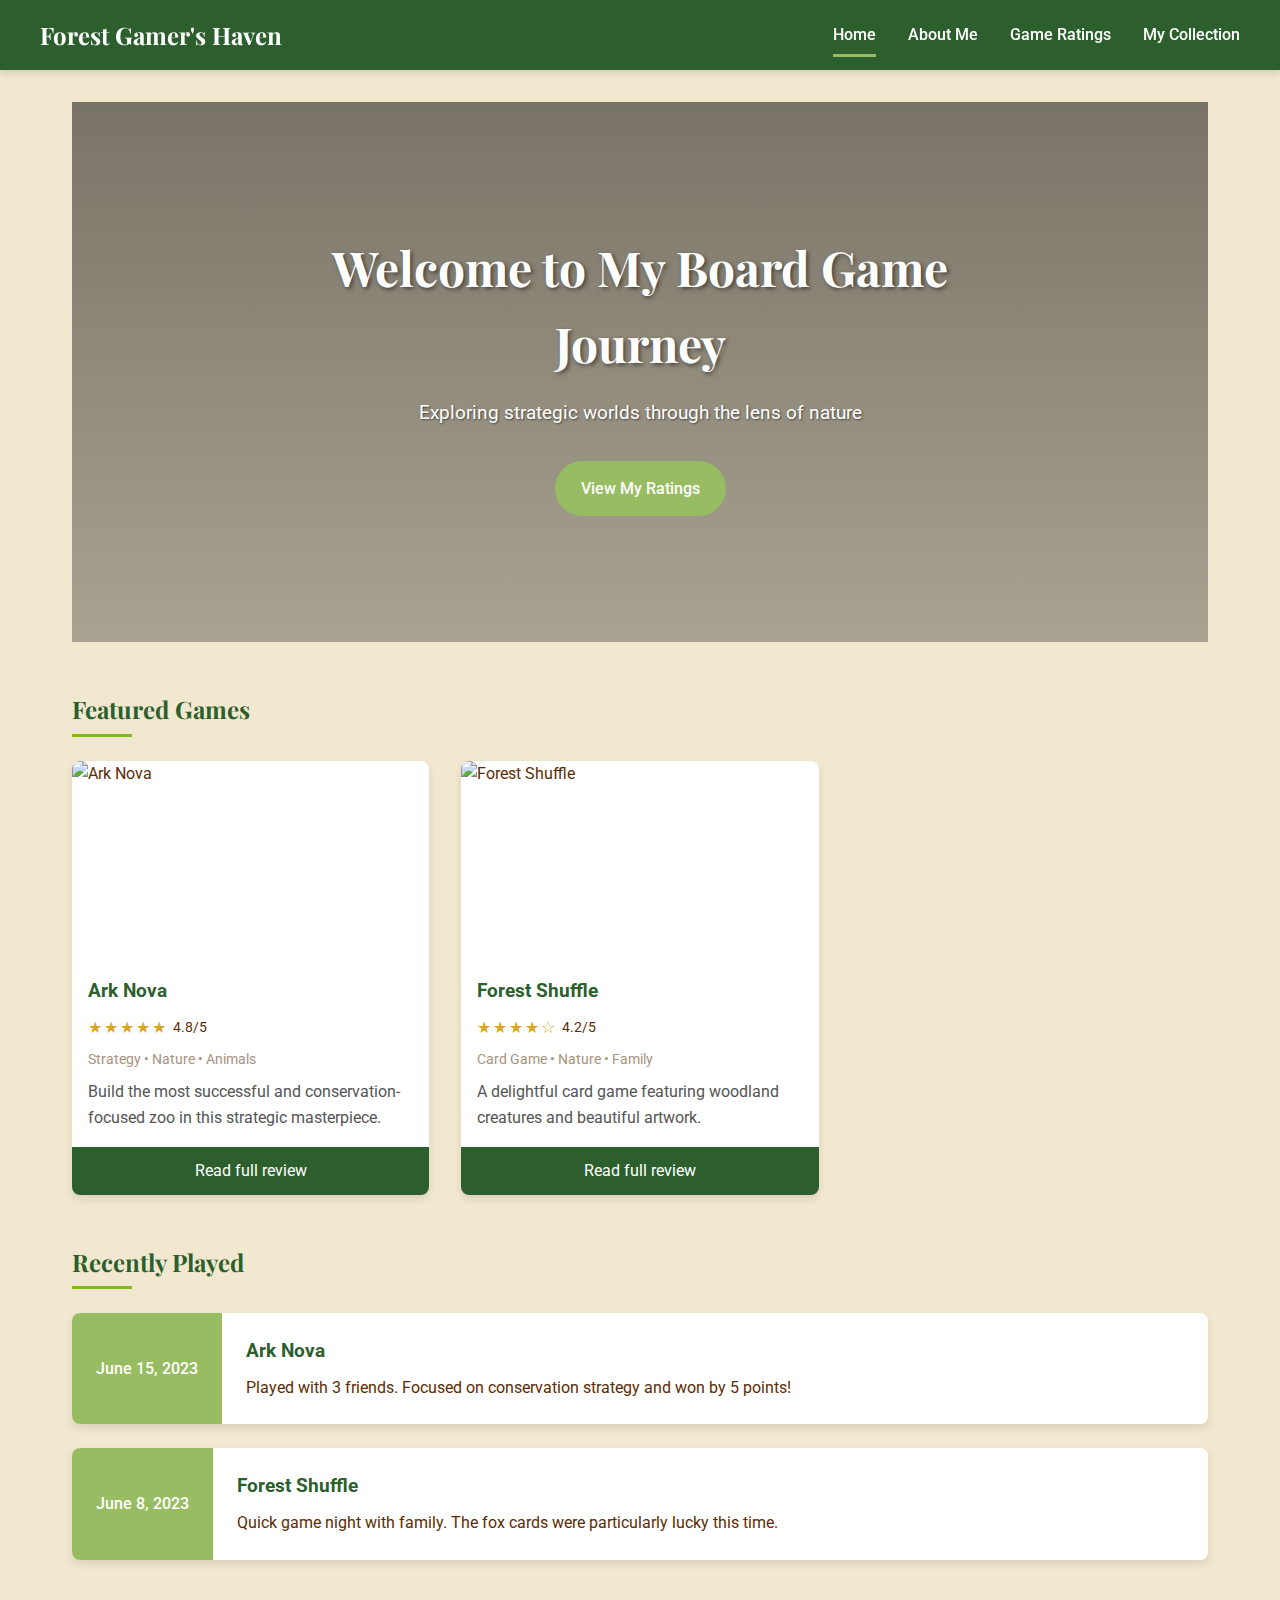
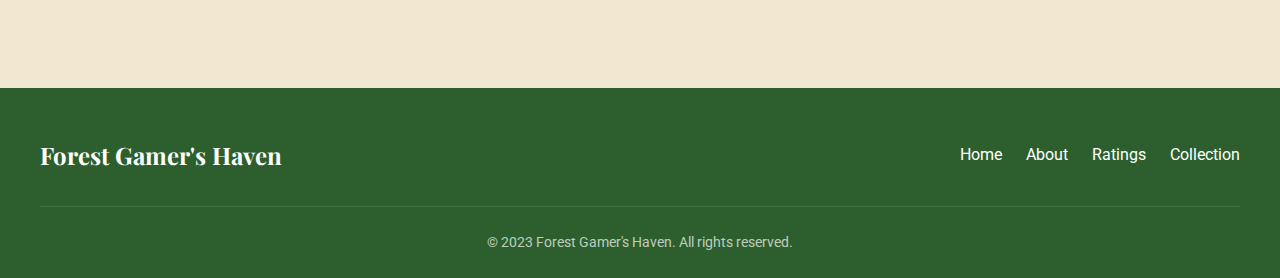
==== index.html @ d70d8e57 "Initial commit for Forest Gamer's Haven website" ====
<!DOCTYPE html>
<html lang="en">
<head>
    <meta charset="UTF-8">
    <meta name="viewport" content="width=device-width, initial-scale=1.0">
    <title>Forest Gamer's Haven</title>
    <link rel="stylesheet" href="css/styles.css">
    <link rel="icon" type="image/png" href="images/favicon.png">
    <link href="https://fonts.googleapis.com/css2?family=Roboto:wght@400;500;700&family=Playfair+Display:wght@700&display=swap" rel="stylesheet">
</head>
<body>
    <header>
        <nav>
            <div class="logo">Forest Gamer's Haven</div>
            <ul>
                <li><a href="index.html" class="active">Home</a></li>
                <li><a href="about.html">About Me</a></li>
                <li><a href="ratings.html">Game Ratings</a></li>
                <li><a href="collection.html">My Collection</a></li>
            </ul>
        </nav>
    </header>
    
    <main>
        <section class="hero">
            <div class="hero-content">
                <h1>Welcome to My Board Game Journey</h1>
                <p>Exploring strategic worlds through the lens of nature</p>
                <a href="ratings.html" class="btn">View My Ratings</a>
            </div>
        </section>
        
        <section class="featured-games">
            <h2>Featured Games</h2>
            <div class="game-cards" id="featured-games-container">
                <!-- Games will be loaded from JavaScript -->
            </div>
        </section>
        
        <section class="recent-plays">
            <h2>Recently Played</h2>
            <div class="recent-play-list">
                <div class="recent-play">
                    <div class="date">June 15, 2023</div>
                    <div class="game-info">
                        <h3>Ark Nova</h3>
                        <p>Played with 3 friends. Focused on conservation strategy and won by 5 points!</p>
                    </div>
                </div>
                <div class="recent-play">
                    <div class="date">June 8, 2023</div>
                    <div class="game-info">
                        <h3>Forest Shuffle</h3>
                        <p>Quick game night with family. The fox cards were particularly lucky this time.</p>
                    </div>
                </div>
            </div>
        </section>
    </main>
    
    <footer>
        <div class="footer-content">
            <div class="footer-logo">Forest Gamer's Haven</div>
            <div class="footer-links">
                <a href="index.html">Home</a>
                <a href="about.html">About</a>
                <a href="ratings.html">Ratings</a>
                <a href="collection.html">Collection</a>
            </div>
        </div>
        <div class="copyright">
            <p>&copy; 2023 Forest Gamer's Haven. All rights reserved.</p>
        </div>
    </footer>
    
    <script src="js/games.js"></script>
    <script src="js/main.js"></script>
</body>
</html>
---- css/styles.css ----
:root {
    --forest-green: #2C5F2D;
    --light-green: #97BC62;
    --bark-brown: #5E2C04;
    --cream: #F2E8CF;
    --leaf-accent: #81B622;
    --light-brown: #A9927D;
    --dark-green: #1F3D1F;
}

* {
    margin: 0;
    padding: 0;
    box-sizing: border-box;
}

body {
    font-family: 'Roboto', sans-serif;
    background-color: var(--cream);
    color: var(--bark-brown);
    background-image: url('../images/subtle-leaf-pattern.png');
    line-height: 1.6;
}

/* Header & Navigation */
header {
    background-color: var(--forest-green);
    color: white;
    padding: 1rem 2rem;
    box-shadow: 0 4px 6px rgba(0, 0, 0, 0.1);
    position: sticky;
    top: 0;
    z-index: 100;
}

nav {
    display: flex;
    justify-content: space-between;
    align-items: center;
    max-width: 1200px;
    margin: 0 auto;
}

.logo {
    font-family: 'Playfair Display', serif;
    font-size: 1.5rem;
    font-weight: 700;
}

nav ul {
    display: flex;
    list-style: none;
    gap: 2rem;
}

nav a {
    color: white;
    text-decoration: none;
    font-weight: 500;
    transition: color 0.3s;
    padding: 0.5rem 0;
    position: relative;
}

nav a:hover {
    color: var(--light-green);
}

nav a.active::after {
    content: '';
    position: absolute;
    bottom: -5px;
    left: 0;
    width: 100%;
    height: 3px;
    background-color: var(--light-green);
}

/* Hero Section */
.hero {
    height: 60vh;
    background-image: linear-gradient(rgba(0, 0, 0, 0.5), rgba(0, 0, 0, 0.3)), url('../images/forest-background.jpg');
    background-size: cover;
    background-position: center;
    display: flex;
    align-items: center;
    justify-content: center;
    text-align: center;
    color: white;
}

.hero-content {
    max-width: 800px;
    padding: 2rem;
}

.hero h1 {
    font-family: 'Playfair Display', serif;
    font-size: 3rem;
    margin-bottom: 1rem;
    text-shadow: 2px 2px 4px rgba(0, 0, 0, 0.5);
}

.hero p {
    font-size: 1.2rem;
    margin-bottom: 2rem;
    text-shadow: 1px 1px 2px rgba(0, 0, 0, 0.5);
}

.btn {
    display: inline-block;
    background-color: var(--light-green);
    color: white;
    padding: 0.8rem 1.5rem;
    border-radius: 30px;
    text-decoration: none;
    font-weight: 500;
    transition: all 0.3s;
    border: 2px solid var(--light-green);
}

.btn:hover {
    background-color: transparent;
    color: white;
}

/* Main Content Sections */
main {
    max-width: 1200px;
    margin: 0 auto;
    padding: 2rem;
}

section {
    margin-bottom: 3rem;
}

h2 {
    color: var(--forest-green);
    position: relative;
    padding-bottom: 0.5rem;
    margin-bottom: 1.5rem;
    font-family: 'Playfair Display', serif;
}

h2::after {
    content: '';
    position: absolute;
    bottom: 0;
    left: 0;
    width: 60px;
    height: 3px;
    background-color: var(--leaf-accent);
}

/* Game Cards */
.game-cards {
    display: grid;
    grid-template-columns: repeat(auto-fill, minmax(280px, 1fr));
    gap: 2rem;
}

.game-card {
    background-color: white;
    border-radius: 8px;
    overflow: hidden;
    box-shadow: 0 4px 8px rgba(0, 0, 0, 0.1);
    transition: transform 0.3s;
    display: flex;
    flex-direction: column;
}

.game-card:hover {
    transform: translateY(-5px);
    box-shadow: 0 10px 15px rgba(0, 0, 0, 0.1);
}

.game-card img {
    width: 100%;
    height: 200px;
    object-fit: cover;
}

.game-card h3 {
    color: var(--forest-green);
    margin: 1rem 1rem 0.5rem;
}

.rating {
    color: goldenrod;
    margin: 0 1rem 0.5rem;
    display: flex;
    align-items: center;
}

.star {
    margin-right: 2px;
}

.star.filled {
    color: goldenrod;
}

.numeric-rating {
    margin-left: 5px;
    color: var(--bark-brown);
    font-size: 0.9rem;
}

.categories {
    margin: 0 1rem 0.5rem;
    font-size: 0.9rem;
    color: var(--light-brown);
}

.game-card p {
    margin: 0 1rem 1rem;
    color: #555;
    flex-grow: 1;
}

.read-more {
    display: block;
    text-align: center;
    background-color: var(--forest-green);
    color: white;
    padding: 0.7rem;
    text-decoration: none;
    transition: background-color 0.3s;
}

.read-more:hover {
    background-color: var(--dark-green);
}

/* Recent Plays */
.recent-play-list {
    display: flex;
    flex-direction: column;
    gap: 1.5rem;
}

.recent-play {
    display: flex;
    background-color: white;
    border-radius: 8px;
    overflow: hidden;
    box-shadow: 0 4px 8px rgba(0, 0, 0, 0.1);
}

.date {
    background-color: var(--light-green);
    color: white;
    padding: 1.5rem;
    min-width: 120px;
    display: flex;
    align-items: center;
    justify-content: center;
    font-weight: 500;
}

.game-info {
    padding: 1.5rem;
}

.game-info h3 {
    color: var(--forest-green);
    margin-bottom: 0.5rem;
}

/* Page Header */
.page-header {
    text-align: center;
    margin-bottom: 3rem;
    padding: 2rem 0;
    background-color: var(--light-green);
    color: white;
    border-radius: 8px;
    margin-top: -1rem;
}

.page-header h1 {
    font-family: 'Playfair Display', serif;
    font-size: 2.5rem;
}

/* About Page */
.about-content {
    display: grid;
    grid-template-columns: 1fr 2fr;
    gap: 3rem;
    align-items: start;
}

.profile-image img {
    width: 100%;
    border-radius: 8px;
    box-shadow: 0 4px 8px rgba(0, 0, 0, 0.1);
}

.bio h2, .bio h3 {
    color: var(--forest-green);
    margin-bottom: 1rem;
}

.bio h3 {
    margin-top: 1.5rem;
}

.bio p {
    margin-bottom: 1rem;
}

.collection-highlights {
    list-style-type: none;
    margin-left: 1rem;
}

.collection-highlights li {
    position: relative;
    padding-left: 1.5rem;
    margin-bottom: 0.5rem;
}

.collection-highlights li::before {
    content: '🍃';
    position: absolute;
    left: 0;
}

/* Filters */
.filters {
    display: flex;
    flex-wrap: wrap;
    gap: 1.5rem;
    margin-bottom: 2rem;
    background-color: white;
    padding: 1.5rem;
    border-radius: 8px;
    box-shadow: 0 4px 8px rgba(0, 0, 0, 0.1);
}

.filter-container {
    display: flex;
    flex-direction: column;
    min-width: 200px;
}

.filter-container label {
    margin-bottom: 0.5rem;
    color: var(--forest-green);
    font-weight: 500;
}

.filter-container select {
    padding: 0.7rem;
    border: 1px solid #ddd;
    border-radius: 4px;
    background-color: white;
    color: var(--bark-brown);
}

/* Collection Stats */
.collection-stats {
    display: grid;
    grid-template-columns: repeat(auto-fit, minmax(200px, 1fr));
    gap: 1.5rem;
    margin-bottom: 3rem;
}

.stat-card {
    background-color: white;
    padding: 1.5rem;
    border-radius: 8px;
    box-shadow: 0 4px 8px rgba(0, 0, 0, 0.1);
    text-align: center;
}

.stat-number {
    font-size: 2.5rem;
    font-weight: 700;
    color: var(--forest-green);
    margin-bottom: 0.5rem;
}

.stat-label {
    color: var(--light-brown);
    font-weight: 500;
}

/* Collection Tabs */
.tab-buttons {
    display: flex;
    margin-bottom: 2rem;
    border-bottom: 2px solid var(--light-green);
}

.tab-btn {
    padding: 1rem 2rem;
    background: none;
    border: none;
    font-size: 1rem;
    font-weight: 500;
    color: var(--bark-brown);
    cursor: pointer;
    transition: all 0.3s;
}

.tab-btn.active {
    background-color: var(--light-green);
    color: white;
}

.tab-content {
    display: none;
}

.tab-content.active {
    display: block;
}

/* Game Detail Page */
.game-detail {
    background-color: white;
    border-radius: 8px;
    box-shadow: 0 4px 8px rgba(0, 0, 0, 0.1);
    overflow: hidden;
}

.game-header {
    position: relative;
    height: 300px;
    color: white;
}

.game-header-image {
    position: absolute;
    top: 0;
    left: 0;
    width: 100%;
    height: 100%;
    object-fit: cover;
    z-index: 1;
}

.game-header-overlay {
    position: absolute;
    top: 0;
    left: 0;
    width: 100%;
    height: 100%;
    background: linear-gradient(rgba(0, 0, 0, 0.1), rgba(0, 0, 0, 0.7));
    z-index: 2;
}

.game-header-content {
    position: absolute;
    bottom: 0;
    left: 0;
    width: 100%;
    padding: 2rem;
    z-index: 3;
}

.game-header-content h1 {
    font-family: 'Playfair Display', serif;
    font-size: 2.5rem;
    margin-bottom: 0.5rem;
}

.game-meta {
    display: flex;
    gap: 2rem;
    margin-top: 1rem;
}

.game-meta-item {
    display: flex;
    align-items: center;
    gap: 0.5rem;
}

.game-body {
    padding: 2rem;
}

.game-info-grid {
    display: grid;
    grid-template-columns: repeat(auto-fit, minmax(300px, 1fr));
    gap: 2rem;
    margin-bottom: 2rem;
}

.game-description, .game-details {
    margin-bottom: 2rem;
}

.game-description h2, .game-details h2, .game-review h2 {
    color: var(--forest-green);
    margin-bottom: 1rem;
}

.game-details-list {
    list-style: none;
}

.game-details-list li {
    display: flex;
    margin-bottom: 0.8rem;
    border-bottom: 1px solid #eee;
    padding-bottom: 0.8rem;
}

.detail-label {
    font-weight: 500;
    color: var(--forest-green);
    width: 120px;
    flex-shrink: 0;
}

.game-review {
    background-color: #f9f9f9;
    padding: 1.5rem;
    border-radius: 8px;
    border-left: 4px solid var(--light-green);
}

/* Footer */
footer {
    background-color: var(--forest-green);
    color: white;
    padding: 3rem 2rem 1.5rem;
    margin-top: 3rem;
}

.footer-content {
    max-width: 1200px;
    margin: 0 auto;
    display: flex;
    justify-content: space-between;
    align-items: center;
    flex-wrap: wrap;
    margin-bottom: 2rem;
}

.footer-logo {
    font-family: 'Playfair Display', serif;
    font-size: 1.5rem;
    font-weight: 700;
}

.footer-links {
    display: flex;
    gap: 1.5rem;
}

.footer-links a {
    color: white;
    text-decoration: none;
    transition: color 0.3s;
}

.footer-links a:hover {
    color: var(--light-green);
}

.copyright {
    max-width: 1200px;
    margin: 0 auto;
    text-align: center;
    padding-top: 1.5rem;
    border-top: 1px solid rgba(255, 255, 255, 0.1);
    font-size: 0.9rem;
    color: rgba(255, 255, 255, 0.7);
}

/* Responsive Design */
@media (max-width: 768px) {
    nav {
        flex-direction: column;
        gap: 1rem;
    }
    
    .hero h1 {
        font-size: 2rem;
    }
    
    .about-content {
        grid-template-columns: 1fr;
    }
    
    .profile-image {
        max-width: 300px;
        margin: 0 auto;
    }
    
    .footer-content {
        flex-direction: column;
        gap: 1.5rem;
        text-align: center;
    }
}

@media (max-width: 576px) {
    nav ul {
        flex-direction: column;
        gap: 0.5rem;
        text-align: center;
    }
    
    .game-meta {
        flex-direction: column;
        gap: 0.5rem;
    }
    
    .filters {
        flex-direction: column;
    }
    
    .filter-container {
        width: 100%;
    }
}
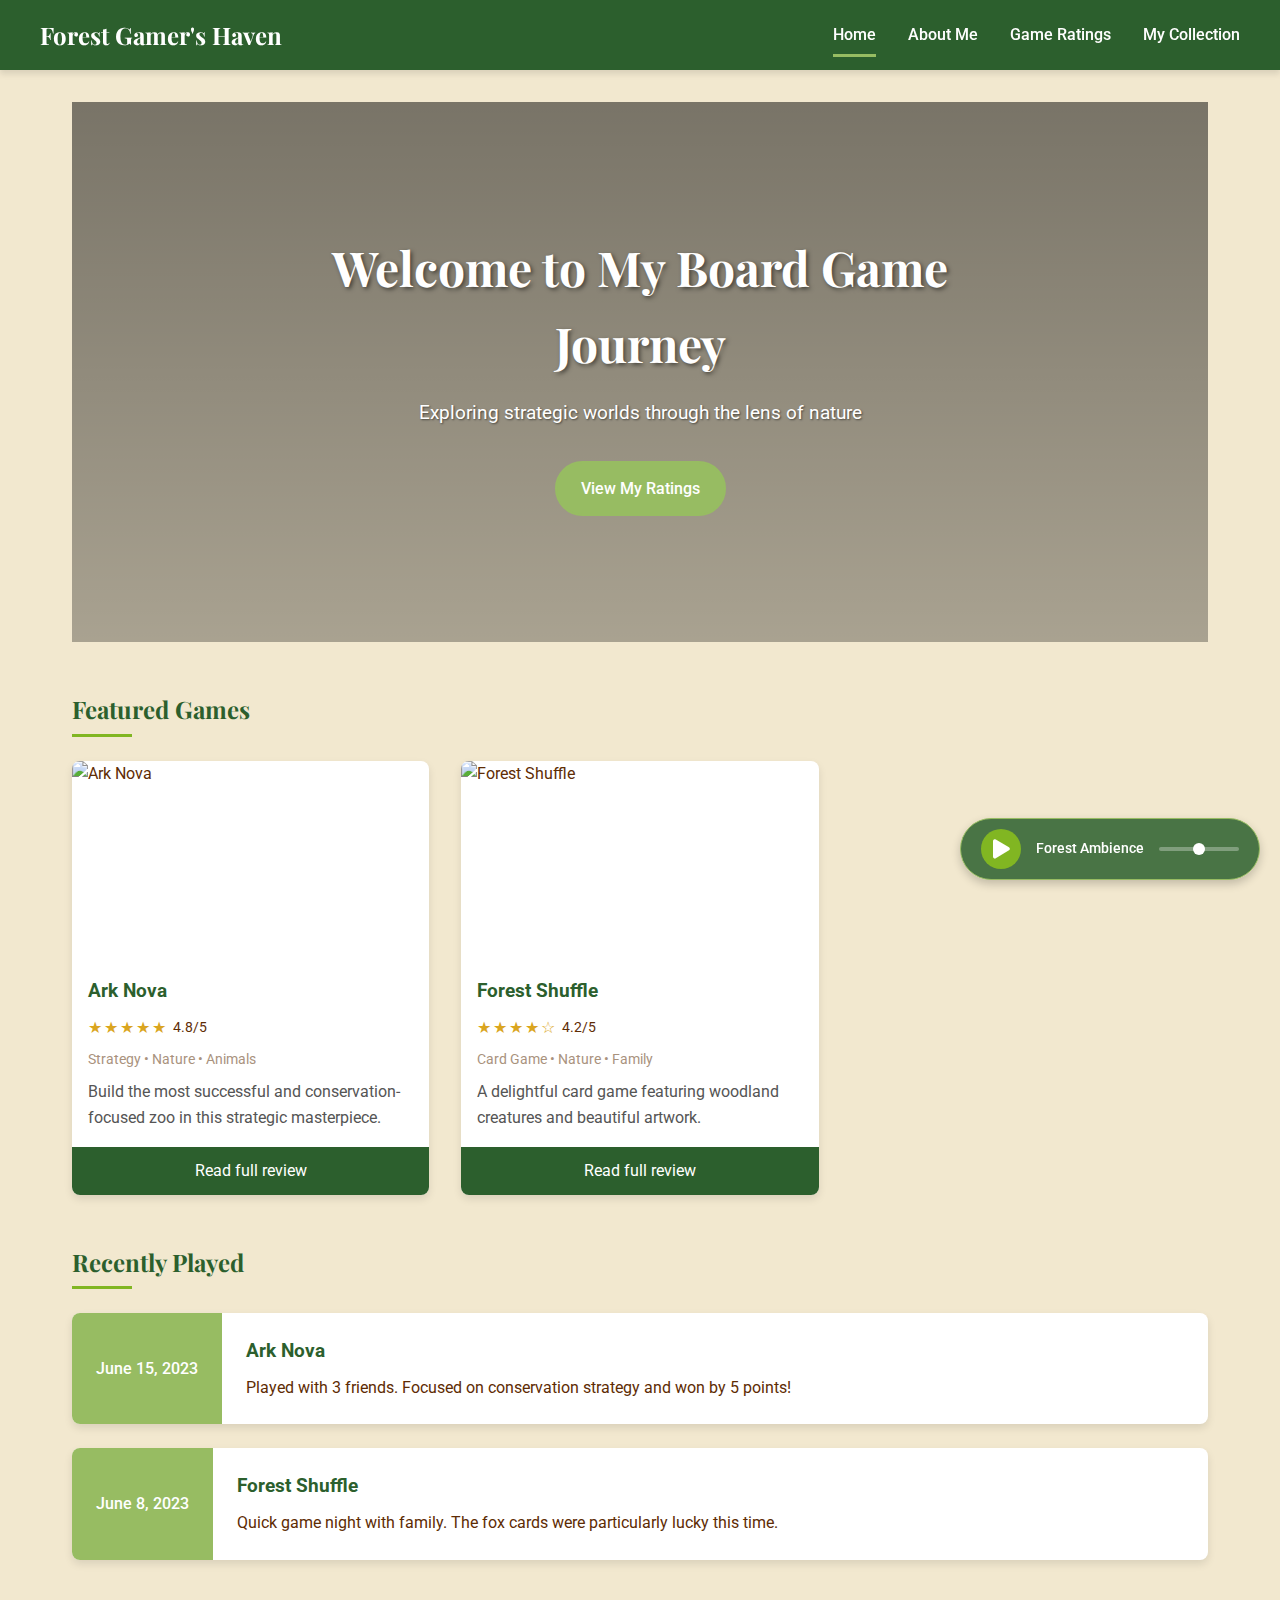
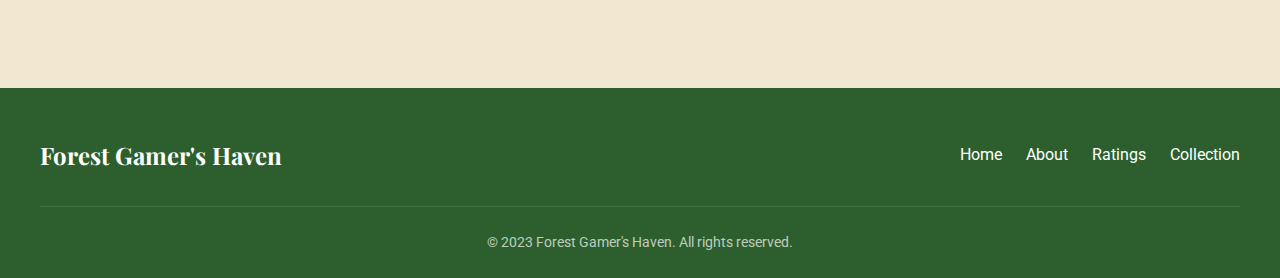
==== commit 0ff86b3f: "Add music player component with nature sounds" ====
--- a/index.html
+++ b/index.html
@@ -5,8 +5,10 @@
     <meta name="viewport" content="width=device-width, initial-scale=1.0">
     <title>Forest Gamer's Haven</title>
     <link rel="stylesheet" href="css/styles.css">
+    <link rel="stylesheet" href="css/music-player.css">
     <link rel="icon" type="image/png" href="images/favicon.png">
     <link href="https://fonts.googleapis.com/css2?family=Roboto:wght@400;500;700&family=Playfair+Display:wght@700&display=swap" rel="stylesheet">
+    <link rel="stylesheet" href="https://cdnjs.cloudflare.com/ajax/libs/font-awesome/5.15.4/css/all.min.css">
 </head>
 <body>
     <header>
@@ -75,5 +77,6 @@
     
     <script src="js/games.js"></script>
     <script src="js/main.js"></script>
+    <script src="js/music-player.js"></script>
 </body>
 </html> --- a/css/music-player.css
+++ b/css/music-player.css
@@ -0,0 +1,112 @@
+/* Music Player Styles */
+.music-player {
+    position: fixed;
+    bottom: 20px;
+    right: 20px;
+    background-color: rgba(44, 95, 45, 0.85);
+    border-radius: 50px;
+    padding: 10px 20px;
+    display: flex;
+    align-items: center;
+    box-shadow: 0 4px 10px rgba(0, 0, 0, 0.2);
+    z-index: 1000;
+    backdrop-filter: blur(5px);
+    border: 1px solid var(--light-green);
+    transition: all 0.3s ease;
+}
+
+.music-player:hover {
+    background-color: rgba(44, 95, 45, 0.95);
+    transform: translateY(-3px);
+}
+
+.play-button {
+    background: none;
+    border: none;
+    color: white;
+    font-size: 1.2rem;
+    cursor: pointer;
+    width: 40px;
+    height: 40px;
+    border-radius: 50%;
+    display: flex;
+    align-items: center;
+    justify-content: center;
+    background-color: var(--leaf-accent);
+    margin-right: 15px;
+    transition: all 0.2s ease;
+}
+
+.play-button:hover {
+    background-color: var(--light-green);
+    transform: scale(1.1);
+}
+
+.track-info {
+    color: white;
+    font-weight: 500;
+    margin-right: 15px;
+    cursor: pointer;
+    transition: color 0.2s ease;
+    font-size: 0.9rem;
+    white-space: nowrap;
+}
+
+.track-info:hover {
+    color: var(--leaf-accent);
+}
+
+.volume-slider {
+    -webkit-appearance: none;
+    width: 80px;
+    height: 4px;
+    background: rgba(255, 255, 255, 0.3);
+    border-radius: 2px;
+    outline: none;
+}
+
+.volume-slider::-webkit-slider-thumb {
+    -webkit-appearance: none;
+    appearance: none;
+    width: 12px;
+    height: 12px;
+    background: white;
+    border-radius: 50%;
+    cursor: pointer;
+}
+
+.volume-slider::-moz-range-thumb {
+    width: 12px;
+    height: 12px;
+    background: white;
+    border-radius: 50%;
+    cursor: pointer;
+    border: none;
+}
+
+/* Responsive adjustments */
+@media (max-width: 768px) {
+    .music-player {
+        bottom: 10px;
+        right: 10px;
+        padding: 8px 15px;
+    }
+    
+    .play-button {
+        width: 35px;
+        height: 35px;
+        font-size: 1rem;
+        margin-right: 10px;
+    }
+    
+    .track-info {
+        font-size: 0.8rem;
+        max-width: 100px;
+        overflow: hidden;
+        text-overflow: ellipsis;
+    }
+    
+    .volume-slider {
+        width: 60px;
+    }
+} 